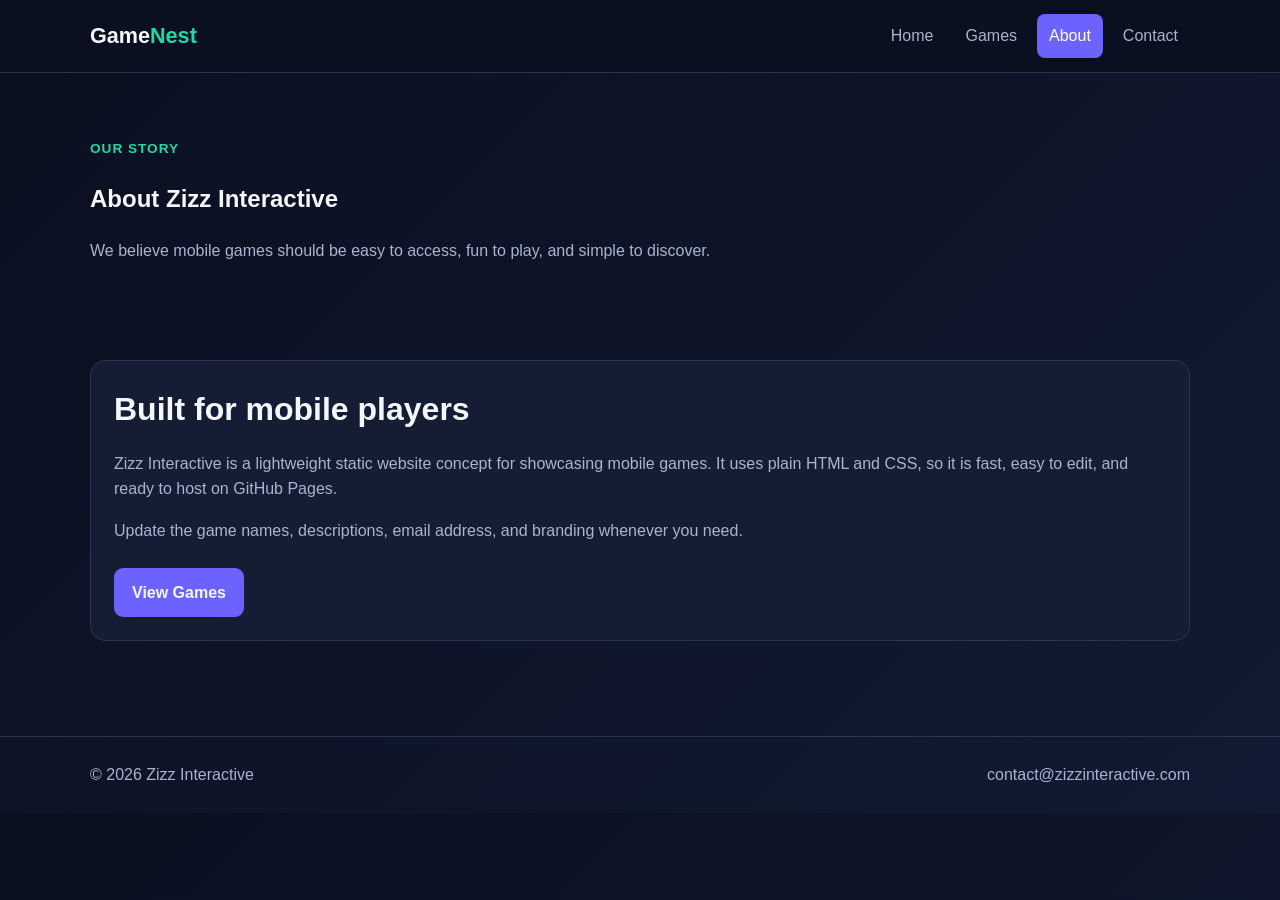
==== about.html @ 333e3eda "Add files via upload" ====
<!doctype html><html lang="en"><head><meta charset="UTF-8"><meta name="viewport" content="width=device-width,initial-scale=1.0"><meta name="description" content="About Zizz Interactive"><title>About | Zizz Interactive</title><link rel="stylesheet" href="styles.css"></head><body><header class="nav"><div class="container nav-inner"><a class="logo" href="index.html">Game<span>Nest</span></a><nav class="links"><a href="index.html">Home</a><a href="games.html">Games</a><a class="active" href="about.html">About</a><a href="contact.html">Contact</a></nav></div></header><main><section class="page-head"><div class="container"><div class="eyebrow">Our story</div><h1>About Zizz Interactive</h1><p class="lead">We believe mobile games should be easy to access, fun to play, and simple to discover.</p></div></section><section class="section"><div class="container"><div class="card"><h2>Built for mobile players</h2><p>Zizz Interactive is a lightweight static website concept for showcasing mobile games. It uses plain HTML and CSS, so it is fast, easy to edit, and ready to host on GitHub Pages.</p><p>Update the game names, descriptions, email address, and branding whenever you need.</p><a class="btn" href="games.html">View Games</a></div></div></section></main><footer class="footer"><div class="container footer-inner"><span>© 2026 Zizz Interactive</span><a href="mailto:contact@zizzinteractive.com">contact@zizzinteractive.com</a></div></footer></body></html>
---- styles.css ----
:root{--bg:#0b1020;--card:#151d35;--text:#f5f7ff;--muted:#aab3cf;--accent:#6c63ff;--accent2:#20d9a5;--border:#293453}*{box-sizing:border-box}html{scroll-behavior:smooth}body{margin:0;font-family:Arial,Helvetica,sans-serif;background:linear-gradient(135deg,#0b1020,#111a32);color:var(--text);line-height:1.6}a{color:inherit;text-decoration:none}.container{width:min(1100px,92%);margin:auto}.nav{position:sticky;top:0;z-index:10;background:rgba(11,16,32,.95);border-bottom:1px solid var(--border)}.nav-inner{display:flex;align-items:center;justify-content:space-between;gap:20px;min-height:72px}.logo{font-size:1.35rem;font-weight:800}.logo span{color:var(--accent2)}.links{display:flex;gap:8px;flex-wrap:wrap}.links a{padding:9px 12px;border-radius:8px;color:var(--muted)}.links a:hover,.links a.active{background:var(--accent);color:#fff}.hero{padding:80px 0 55px}.hero-grid{display:grid;grid-template-columns:1.2fr .8fr;gap:35px;align-items:center}.eyebrow{color:var(--accent2);font-weight:700;text-transform:uppercase;letter-spacing:1px;font-size:.85rem}.hero h1{font-size:clamp(2.2rem,6vw,4.5rem);line-height:1.08;margin:12px 0}.hero p{color:var(--muted);font-size:1.1rem;max-width:650px}.btn{display:inline-block;padding:12px 18px;border-radius:9px;background:var(--accent);font-weight:700;margin:8px 8px 0 0}.btn.secondary{background:transparent;border:1px solid var(--border)}.phone{background:linear-gradient(160deg,#242e55,#171d35);border:1px solid var(--border);border-radius:28px;padding:25px;box-shadow:0 20px 60px #0005}.phone-screen{border-radius:20px;background:linear-gradient(160deg,#6c63ff,#20d9a5);min-height:290px;display:grid;place-items:center;text-align:center;padding:25px;color:#081022}.section{padding:55px 0}.section h2{font-size:2rem;margin:0 0 10px}.lead{color:var(--muted)}.cards{display:grid;grid-template-columns:repeat(3,1fr);gap:20px;margin-top:25px}.card{background:var(--card);border:1px solid var(--border);border-radius:15px;padding:23px}.card h3{margin-top:0}.card p{color:var(--muted)}.tag{display:inline-block;font-size:.78rem;background:#273052;color:#dfe4ff;padding:4px 8px;border-radius:999px;margin-bottom:12px}.page-head{padding:65px 0 25px}.form{max-width:650px}.form input,.form textarea{width:100%;padding:13px;margin:8px 0 14px;border:1px solid var(--border);background:#0e1529;color:#fff;border-radius:8px}.form label{font-weight:700}.footer{border-top:1px solid var(--border);padding:25px 0;margin-top:40px;color:var(--muted)}.footer-inner{display:flex;justify-content:space-between;gap:15px;flex-wrap:wrap}@media(max-width:760px){.hero-grid{grid-template-columns:1fr}.cards{grid-template-columns:1fr}.nav-inner{align-items:flex-start;flex-direction:column;padding:14px 0}.links{gap:3px}.links a{padding:7px 9px}.hero{padding-top:45px}}
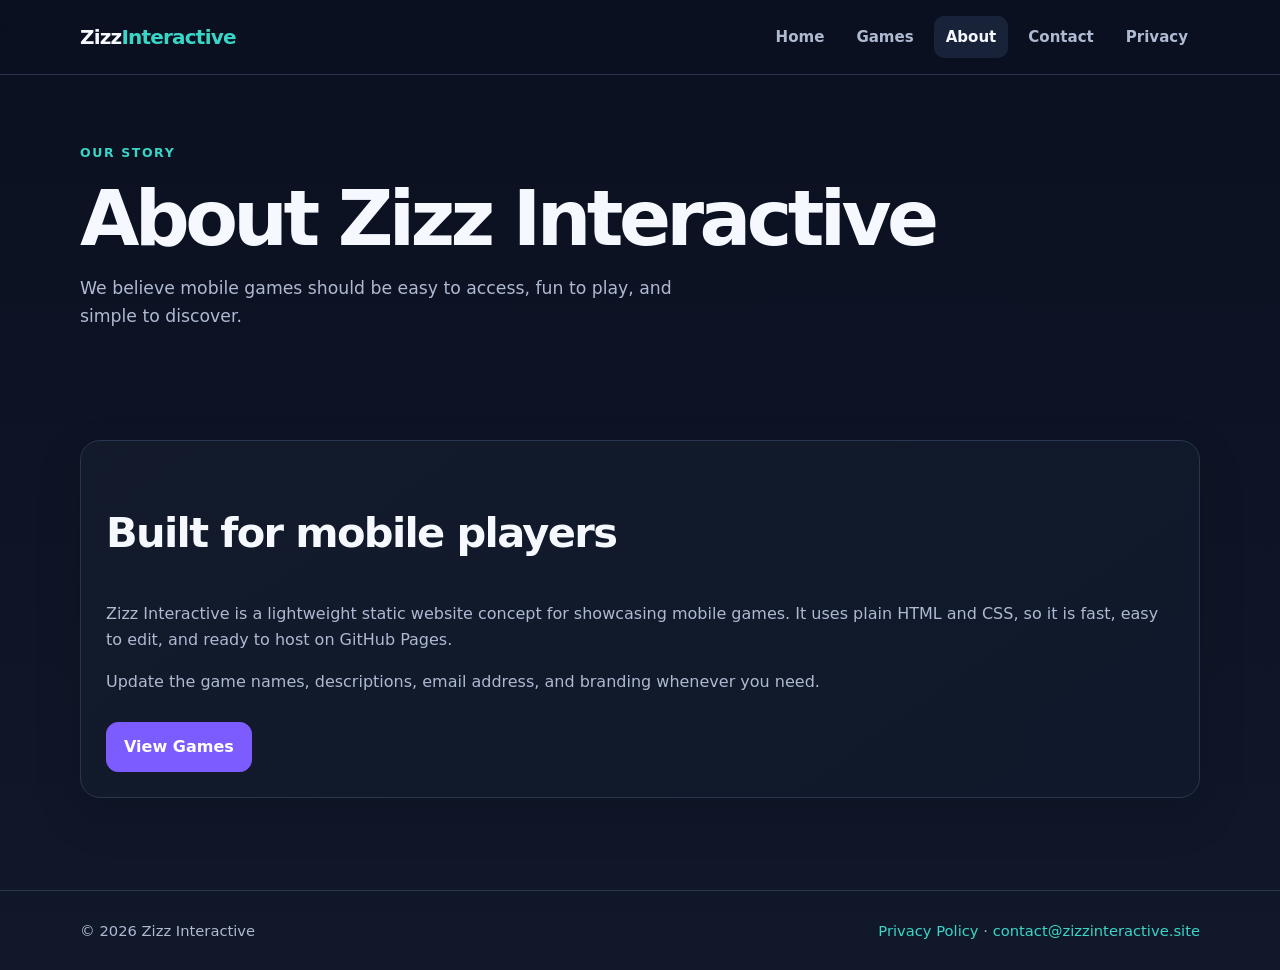
==== commit 54e6ca36: "Add files via upload" ====
--- a/about.html
+++ b/about.html
@@ -1 +1 @@
-<!doctype html><html lang="en"><head><meta charset="UTF-8"><meta name="viewport" content="width=device-width,initial-scale=1.0"><meta name="description" content="About Zizz Interactive"><title>About | Zizz Interactive</title><link rel="stylesheet" href="styles.css"></head><body><header class="nav"><div class="container nav-inner"><a class="logo" href="index.html">Game<span>Nest</span></a><nav class="links"><a href="index.html">Home</a><a href="games.html">Games</a><a class="active" href="about.html">About</a><a href="contact.html">Contact</a></nav></div></header><main><section class="page-head"><div class="container"><div class="eyebrow">Our story</div><h1>About Zizz Interactive</h1><p class="lead">We believe mobile games should be easy to access, fun to play, and simple to discover.</p></div></section><section class="section"><div class="container"><div class="card"><h2>Built for mobile players</h2><p>Zizz Interactive is a lightweight static website concept for showcasing mobile games. It uses plain HTML and CSS, so it is fast, easy to edit, and ready to host on GitHub Pages.</p><p>Update the game names, descriptions, email address, and branding whenever you need.</p><a class="btn" href="games.html">View Games</a></div></div></section></main><footer class="footer"><div class="container footer-inner"><span>© 2026 Zizz Interactive</span><a href="mailto:contact@zizzinteractive.com">contact@zizzinteractive.com</a></div></footer></body></html>
+<!doctype html><html lang="en"><head><meta charset="UTF-8"><meta name="viewport" content="width=device-width,initial-scale=1.0"><meta name="description" content="About Zizz Interactive"><title>About | Zizz Interactive</title><link rel="stylesheet" href="styles.css"></head><body><header class="nav"><div class="container nav-inner"><a class="logo" href="index.html">Zizz<span>Interactive</span></a><nav class="links"><a href="index.html">Home</a><a href="games.html">Games</a><a class="active" href="about.html">About</a><a href="contact.html">Contact</a><a href="privacy.html">Privacy</a></nav></div></header><main><section class="page-head"><div class="container"><div class="eyebrow">Our story</div><h1>About Zizz Interactive</h1><p class="lead">We believe mobile games should be easy to access, fun to play, and simple to discover.</p></div></section><section class="section"><div class="container"><div class="card"><h2>Built for mobile players</h2><p>Zizz Interactive is a lightweight static website concept for showcasing mobile games. It uses plain HTML and CSS, so it is fast, easy to edit, and ready to host on GitHub Pages.</p><p>Update the game names, descriptions, email address, and branding whenever you need.</p><a class="btn" href="games.html">View Games</a></div></div></section></main><footer class="footer"><div class="container footer-inner"><span>© 2026 Zizz Interactive</span><span><a href="privacy.html">Privacy Policy</a> · <a href="mailto:contact@zizzinteractive.site">contact@zizzinteractive.site</a></span></div></footer></body></html>
--- a/styles.css
+++ b/styles.css
@@ -1 +1 @@
-:root{--bg:#0b1020;--card:#151d35;--text:#f5f7ff;--muted:#aab3cf;--accent:#6c63ff;--accent2:#20d9a5;--border:#293453}*{box-sizing:border-box}html{scroll-behavior:smooth}body{margin:0;font-family:Arial,Helvetica,sans-serif;background:linear-gradient(135deg,#0b1020,#111a32);color:var(--text);line-height:1.6}a{color:inherit;text-decoration:none}.container{width:min(1100px,92%);margin:auto}.nav{position:sticky;top:0;z-index:10;background:rgba(11,16,32,.95);border-bottom:1px solid var(--border)}.nav-inner{display:flex;align-items:center;justify-content:space-between;gap:20px;min-height:72px}.logo{font-size:1.35rem;font-weight:800}.logo span{color:var(--accent2)}.links{display:flex;gap:8px;flex-wrap:wrap}.links a{padding:9px 12px;border-radius:8px;color:var(--muted)}.links a:hover,.links a.active{background:var(--accent);color:#fff}.hero{padding:80px 0 55px}.hero-grid{display:grid;grid-template-columns:1.2fr .8fr;gap:35px;align-items:center}.eyebrow{color:var(--accent2);font-weight:700;text-transform:uppercase;letter-spacing:1px;font-size:.85rem}.hero h1{font-size:clamp(2.2rem,6vw,4.5rem);line-height:1.08;margin:12px 0}.hero p{color:var(--muted);font-size:1.1rem;max-width:650px}.btn{display:inline-block;padding:12px 18px;border-radius:9px;background:var(--accent);font-weight:700;margin:8px 8px 0 0}.btn.secondary{background:transparent;border:1px solid var(--border)}.phone{background:linear-gradient(160deg,#242e55,#171d35);border:1px solid var(--border);border-radius:28px;padding:25px;box-shadow:0 20px 60px #0005}.phone-screen{border-radius:20px;background:linear-gradient(160deg,#6c63ff,#20d9a5);min-height:290px;display:grid;place-items:center;text-align:center;padding:25px;color:#081022}.section{padding:55px 0}.section h2{font-size:2rem;margin:0 0 10px}.lead{color:var(--muted)}.cards{display:grid;grid-template-columns:repeat(3,1fr);gap:20px;margin-top:25px}.card{background:var(--card);border:1px solid var(--border);border-radius:15px;padding:23px}.card h3{margin-top:0}.card p{color:var(--muted)}.tag{display:inline-block;font-size:.78rem;background:#273052;color:#dfe4ff;padding:4px 8px;border-radius:999px;margin-bottom:12px}.page-head{padding:65px 0 25px}.form{max-width:650px}.form input,.form textarea{width:100%;padding:13px;margin:8px 0 14px;border:1px solid var(--border);background:#0e1529;color:#fff;border-radius:8px}.form label{font-weight:700}.footer{border-top:1px solid var(--border);padding:25px 0;margin-top:40px;color:var(--muted)}.footer-inner{display:flex;justify-content:space-between;gap:15px;flex-wrap:wrap}@media(max-width:760px){.hero-grid{grid-template-columns:1fr}.cards{grid-template-columns:1fr}.nav-inner{align-items:flex-start;flex-direction:column;padding:14px 0}.links{gap:3px}.links a{padding:7px 9px}.hero{padding-top:45px}}
+:root{--bg:#0b1020;--surface:#121a2b;--surface2:#18233a;--text:#f6f8ff;--muted:#aeb9d2;--accent:#7c5cff;--accent2:#39d6c7;--border:#293650;--max:1120px}*{box-sizing:border-box}html{scroll-behavior:smooth}body{margin:0;font-family:Inter,system-ui,-apple-system,BlinkMacSystemFont,"Segoe UI",sans-serif;background:linear-gradient(180deg,#0b1020,#10182a);color:var(--text);line-height:1.6}a{color:inherit}.container{width:min(var(--max),calc(100% - 40px));margin:auto}.nav{position:sticky;top:0;z-index:10;background:rgba(11,16,32,.94);border-bottom:1px solid var(--border);backdrop-filter:blur(12px)}.nav-inner{min-height:74px;display:flex;align-items:center;justify-content:space-between;gap:24px}.logo{text-decoration:none;font-weight:900;font-size:1.25rem;letter-spacing:-.04em}.logo span{color:var(--accent2)}.links{display:flex;flex-wrap:wrap;justify-content:flex-end;gap:8px}.links a{padding:9px 12px;text-decoration:none;color:var(--muted);border-radius:10px;font-weight:700;font-size:.94rem}.links a:hover,.links a.active{background:var(--surface2);color:var(--text)}.hero{padding:88px 0 72px}.hero-grid{display:grid;grid-template-columns:1.2fr .8fr;align-items:center;gap:50px}.eyebrow{color:var(--accent2);font-weight:800;text-transform:uppercase;letter-spacing:.13em;font-size:.78rem}.hero h1,.page-head h1{font-size:clamp(2.6rem,6vw,5rem);line-height:1.03;letter-spacing:-.06em;margin:16px 0}.hero p,.lead{color:var(--muted);font-size:1.08rem;max-width:650px}.btn{display:inline-block;border:1px solid var(--accent);background:var(--accent);color:#fff;text-decoration:none;border-radius:12px;padding:11px 17px;font-weight:800;margin:12px 10px 0 0;cursor:pointer}.btn.secondary{background:transparent;border-color:var(--border)}.section{padding:62px 0}.section h2{font-size:clamp(1.8rem,4vw,2.6rem);letter-spacing:-.04em}.cards{display:grid;grid-template-columns:repeat(3,1fr);gap:20px}.card{background:linear-gradient(145deg,var(--surface),#10192b);border:1px solid var(--border);border-radius:20px;padding:25px;box-shadow:0 18px 50px rgba(0,0,0,.12)}.card h3{margin-top:0;font-size:1.3rem}.card p{color:var(--muted)}.tag{display:inline-block;color:var(--accent2);font-size:.78rem;font-weight:800;text-transform:uppercase;letter-spacing:.1em}.page-head{padding:68px 0 30px}.phone{max-width:330px;width:100%;margin:auto;padding:12px;border:10px solid #303b57;border-radius:40px;background:#070b15;box-shadow:0 25px 80px rgba(0,0,0,.35);transform:rotate(3deg)}.phone-screen{min-height:430px;border-radius:26px;padding:28px 20px;display:flex;align-items:center;justify-content:center;text-align:center;background:radial-gradient(circle at 20% 20%,#7659ff,transparent 35%),linear-gradient(160deg,#1c2e50,#172035)}.phone-screen h2{font-size:1.45rem}.form{max-width:760px}.form label{display:block;margin:16px 0 6px;font-weight:800}.form input,.form textarea{width:100%;border:1px solid var(--border);background:#0b1221;color:var(--text);border-radius:10px;padding:12px;font:inherit}.footer{border-top:1px solid var(--border);padding:28px 0;margin-top:30px}.footer-inner{display:flex;justify-content:space-between;gap:18px;flex-wrap:wrap;color:var(--muted);font-size:.92rem}.footer a{color:var(--accent2);text-decoration:none}.policy h2{margin-top:38px}.policy h3{margin-top:25px}.policy li{margin:8px 0;color:var(--muted)}.policy p{color:var(--muted)}.policy strong{color:var(--text)}@media(max-width:800px){.nav-inner{align-items:flex-start;flex-direction:column;padding:16px 0}.links{width:100%;justify-content:flex-start;overflow-x:auto;flex-wrap:nowrap;padding-bottom:4px}.links a{white-space:nowrap}.links::-webkit-scrollbar{height:4px}.hero{padding-top:52px}.hero-grid{grid-template-columns:1fr;gap:25px}.phone{transform:none}.cards{grid-template-columns:1fr}.container{width:min(var(--max),calc(100% - 28px))}}
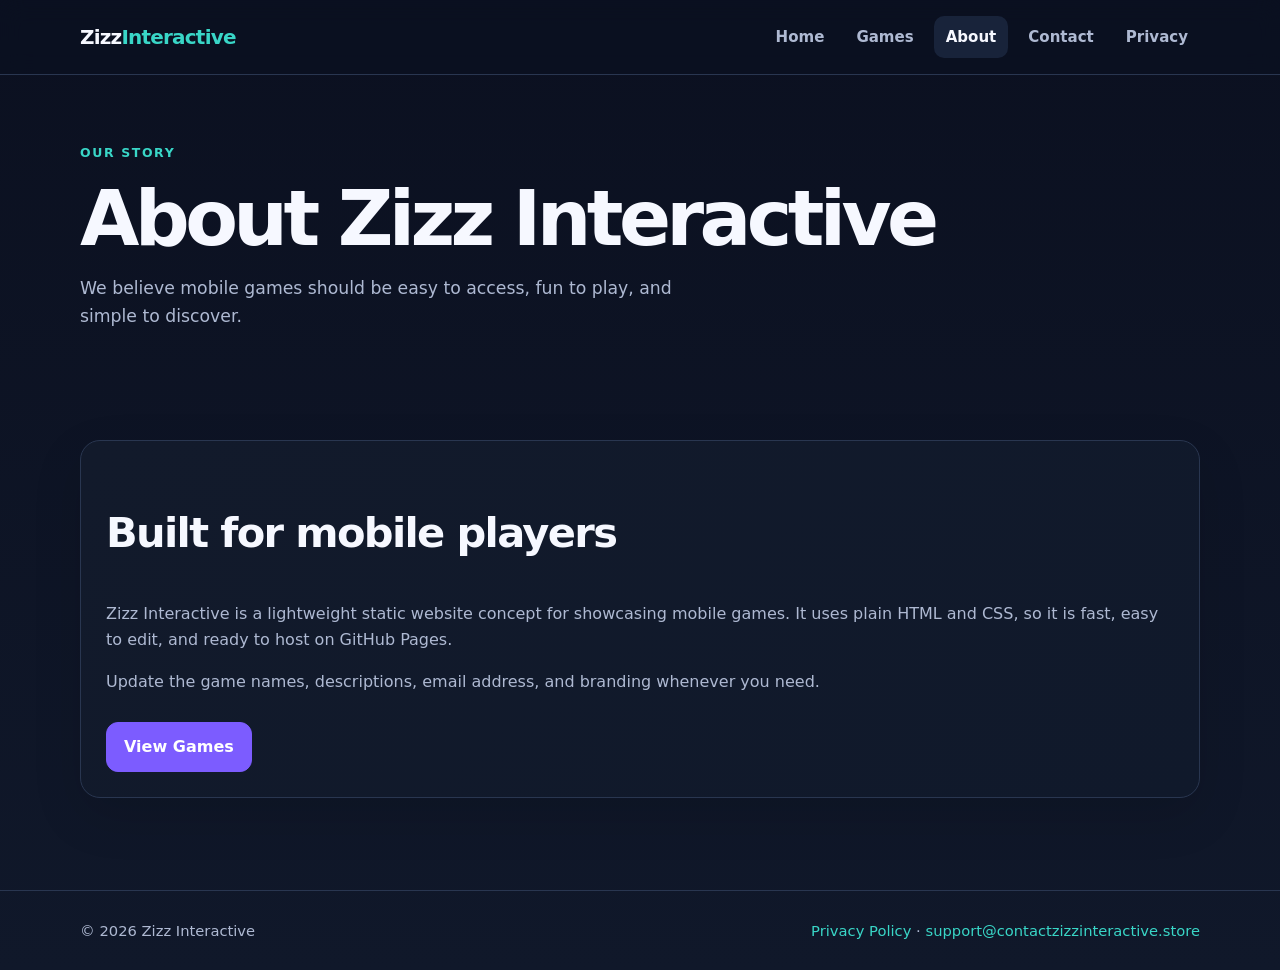
==== commit 18c27939: "Update about.html" ====
--- a/about.html
+++ b/about.html
@@ -1 +1,93 @@
-<!doctype html><html lang="en"><head><meta charset="UTF-8"><meta name="viewport" content="width=device-width,initial-scale=1.0"><meta name="description" content="About Zizz Interactive"><title>About | Zizz Interactive</title><link rel="stylesheet" href="styles.css"></head><body><header class="nav"><div class="container nav-inner"><a class="logo" href="index.html">Zizz<span>Interactive</span></a><nav class="links"><a href="index.html">Home</a><a href="games.html">Games</a><a class="active" href="about.html">About</a><a href="contact.html">Contact</a><a href="privacy.html">Privacy</a></nav></div></header><main><section class="page-head"><div class="container"><div class="eyebrow">Our story</div><h1>About Zizz Interactive</h1><p class="lead">We believe mobile games should be easy to access, fun to play, and simple to discover.</p></div></section><section class="section"><div class="container"><div class="card"><h2>Built for mobile players</h2><p>Zizz Interactive is a lightweight static website concept for showcasing mobile games. It uses plain HTML and CSS, so it is fast, easy to edit, and ready to host on GitHub Pages.</p><p>Update the game names, descriptions, email address, and branding whenever you need.</p><a class="btn" href="games.html">View Games</a></div></div></section></main><footer class="footer"><div class="container footer-inner"><span>© 2026 Zizz Interactive</span><span><a href="privacy.html">Privacy Policy</a> · <a href="mailto:contact@zizzinteractive.site">contact@zizzinteractive.site</a></span></div></footer></body></html>
+<!doctype html>
+<html lang="en">
+<head>
+<meta charset="UTF-8">
+<meta name="viewport" content="width=device-width,initial-scale=1.0">
+<meta name="description" content="About Zizz Interactive">
+<title>About | Zizz Interactive</title>
+<link rel="stylesheet" href="styles.css">
+</head>
+
+<body>
+
+<header class="nav">
+<div class="container nav-inner">
+
+<a class="logo" href="index.html">
+Zizz<span>Interactive</span>
+</a>
+
+<nav class="links">
+<a href="index.html">Home</a>
+<a href="games.html">Games</a>
+<a class="active" href="about.html">About</a>
+<a href="contact.html">Contact</a>
+<a href="privacy.html">Privacy</a>
+</nav>
+
+</div>
+</header>
+
+<main>
+
+<section class="page-head">
+<div class="container">
+
+<div class="eyebrow">Our story</div>
+
+<h1>About Zizz Interactive</h1>
+
+<p class="lead">
+We believe mobile games should be easy to access, fun to play, and simple to discover.
+</p>
+
+</div>
+</section>
+
+<section class="section">
+
+<div class="container">
+
+<div class="card">
+
+<h2>Built for mobile players</h2>
+
+<p>
+Zizz Interactive is a lightweight static website concept for showcasing mobile games. It uses plain HTML and CSS, so it is fast, easy to edit, and ready to host on GitHub Pages.
+</p>
+
+<p>
+Update the game names, descriptions, email address, and branding whenever you need.
+</p>
+
+<a class="btn" href="games.html">
+View Games
+</a>
+
+</div>
+
+</div>
+
+</section>
+
+</main>
+
+<footer class="footer">
+
+<div class="container footer-inner">
+
+<span>© 2026 Zizz Interactive</span>
+
+<span>
+<a href="privacy.html">Privacy Policy</a> ·
+<a href="mailto:support@contactzizzinteractive.store">
+support@contactzizzinteractive.store
+</a>
+</span>
+
+</div>
+
+</footer>
+
+</body>
+</html>
